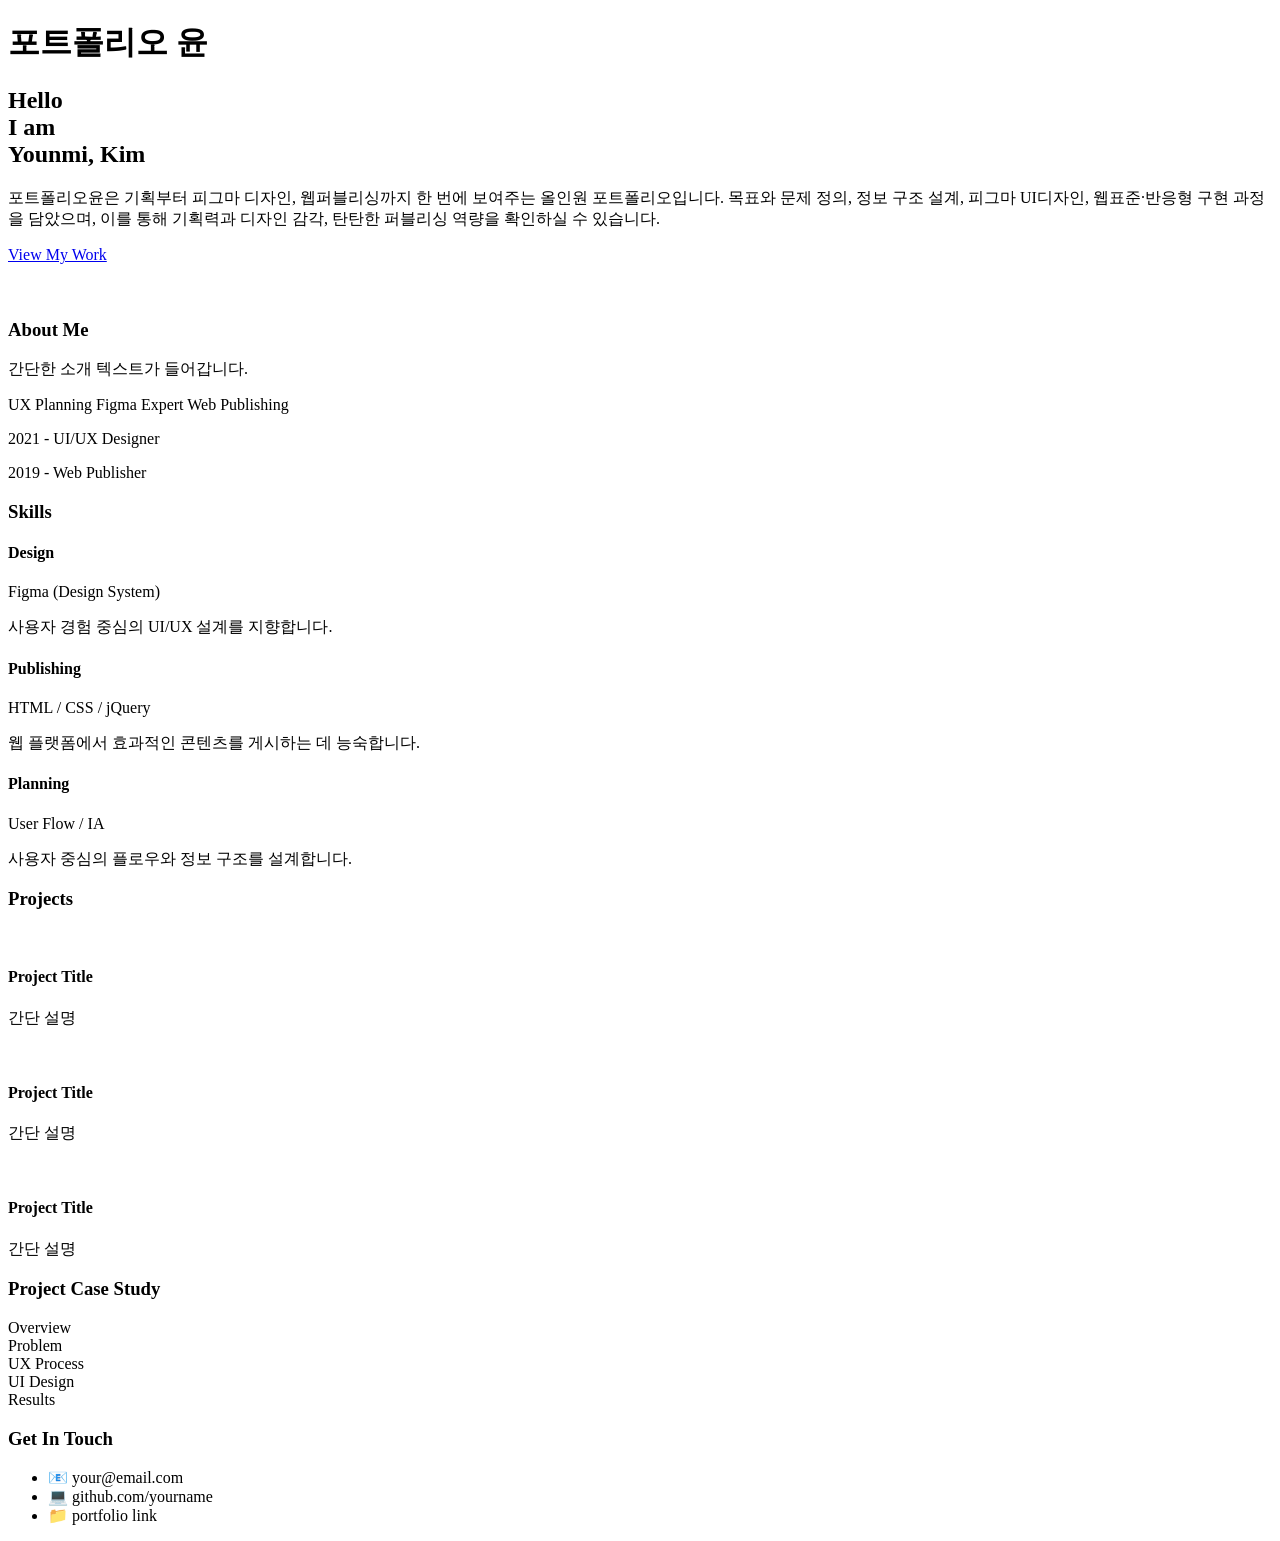
==== index.html @ c0f99fdf "포트폴리오 초기 파일 추가" ====
<!DOCTYPE html>
<html lang="ko">
<head>
  <meta charset="UTF-8">
  <meta name="viewport" content="width=device-width, initial-scale=1.0">
  <title>포트폴리오 윤</title>
  <link rel="stylesheet" href="../26_portfolio/css/style.css">
</head>
<body>

<!-- HEADER -->
<header class="header">
  <div class="container">
    <h1>포트폴리오 윤</h1>
  </div>
</header>

<!-- HERO -->
<section class="hero">
  <div class="container hero-inner">
    <div class="hero-text">
      <h2>Hello<br>I am<br>Younmi, Kim</h2>
      <p class="hero-desc">포트폴리오윤은 기획부터 피그마 디자인, 웹퍼블리싱까지 한 번에 보여주는 올인원 포트폴리오입니다. 목표와 문제 정의, 정보 구조 설계, 피그마 UI디자인, 웹표준·반응형 구현 과정을
담았으며, 이를 통해 기획력과 디자인 감각, 탄탄한 퍼블리싱 역량을 확인하실 수 있습니다.</p>
      <a href="#" class="btn">View My Work</a>
    </div>
    <div class="hero-img">
      <img src="" alt="">
    </div>
  </div>
</section>

<!-- ABOUT -->
<section class="about">
  <div class="container about-inner">
    <div class="profile">
      <img src="" alt="">
    </div>
    <div class="about-text">
      <h3>About Me</h3>
      <p>간단한 소개 텍스트가 들어갑니다.</p>

      <div class="tags">
        <span>UX Planning</span>
        <span>Figma Expert</span>
        <span>Web Publishing</span>
      </div>

      <div class="timeline">
        <p>2021 - UI/UX Designer</p>
        <p>2019 - Web Publisher</p>
      </div>
    </div>
  </div>
</section>

<!-- SKILLS -->
<section class="skills">
  <div class="container">
    <h3>Skills</h3>
    <div class="skill-grid">
      <div class="card">
        <h4>Design</h4>
        <p>Figma (Design System)</p>
        <p>사용자 경험 중심의 UI/UX 설계를 지향합니다.</p>
      </div>
      <div class="card">
        <h4>Publishing</h4>
        <p>HTML / CSS / jQuery</p>
        <p>웹 플랫폼에서 효과적인 콘텐츠를 게시하는 데 능숙합니다.</p>
      </div>
      <div class="card">
        <h4>Planning</h4>
        <p>User Flow / IA</p>
        <p>사용자 중심의 플로우와 정보 구조를 설계합니다.</p>
      </div>
    </div>
  </div>
</section>

<!-- PROJECT -->
<section class="projects">
  <div class="container">
    <h3>Projects</h3>
    <div class="project-grid">
      <div class="project-card">
        <img src="" alt="">
        <h4>Project Title</h4>
        <p>간단 설명</p>
      </div>
      <div class="project-card">
        <img src="" alt="">
        <h4>Project Title</h4>
        <p>간단 설명</p>
      </div>
      <div class="project-card">
        <img src="" alt="">
        <h4>Project Title</h4>
        <p>간단 설명</p>
      </div>
    </div>
  </div>
</section>

<!-- CASE + CONTACT -->
<section class="case-contact">
  <div class="container case-contact-inner">

    <!-- CASE STUDY -->
    <div class="case">
      <h3>Project Case Study</h3>
      <div class="case-grid">
        <div class="case-box">Overview</div>
        <div class="case-box">Problem</div>
        <div class="case-box">UX Process</div>
        <div class="case-box">UI Design</div>
        <div class="case-box">Results</div>
      </div>
    </div>

    <!-- CONTACT -->
    <div class="contact-box">
      <h3>Get In Touch</h3>
      <ul>
        <li>📧 your@email.com</li>
        <li>💻 github.com/yourname</li>
        <li>📁 portfolio link</li>
      </ul>
    </div>

  </div>
</section>

<script src="../26_portfolio/js/script.js"></script>

</body>
</html>
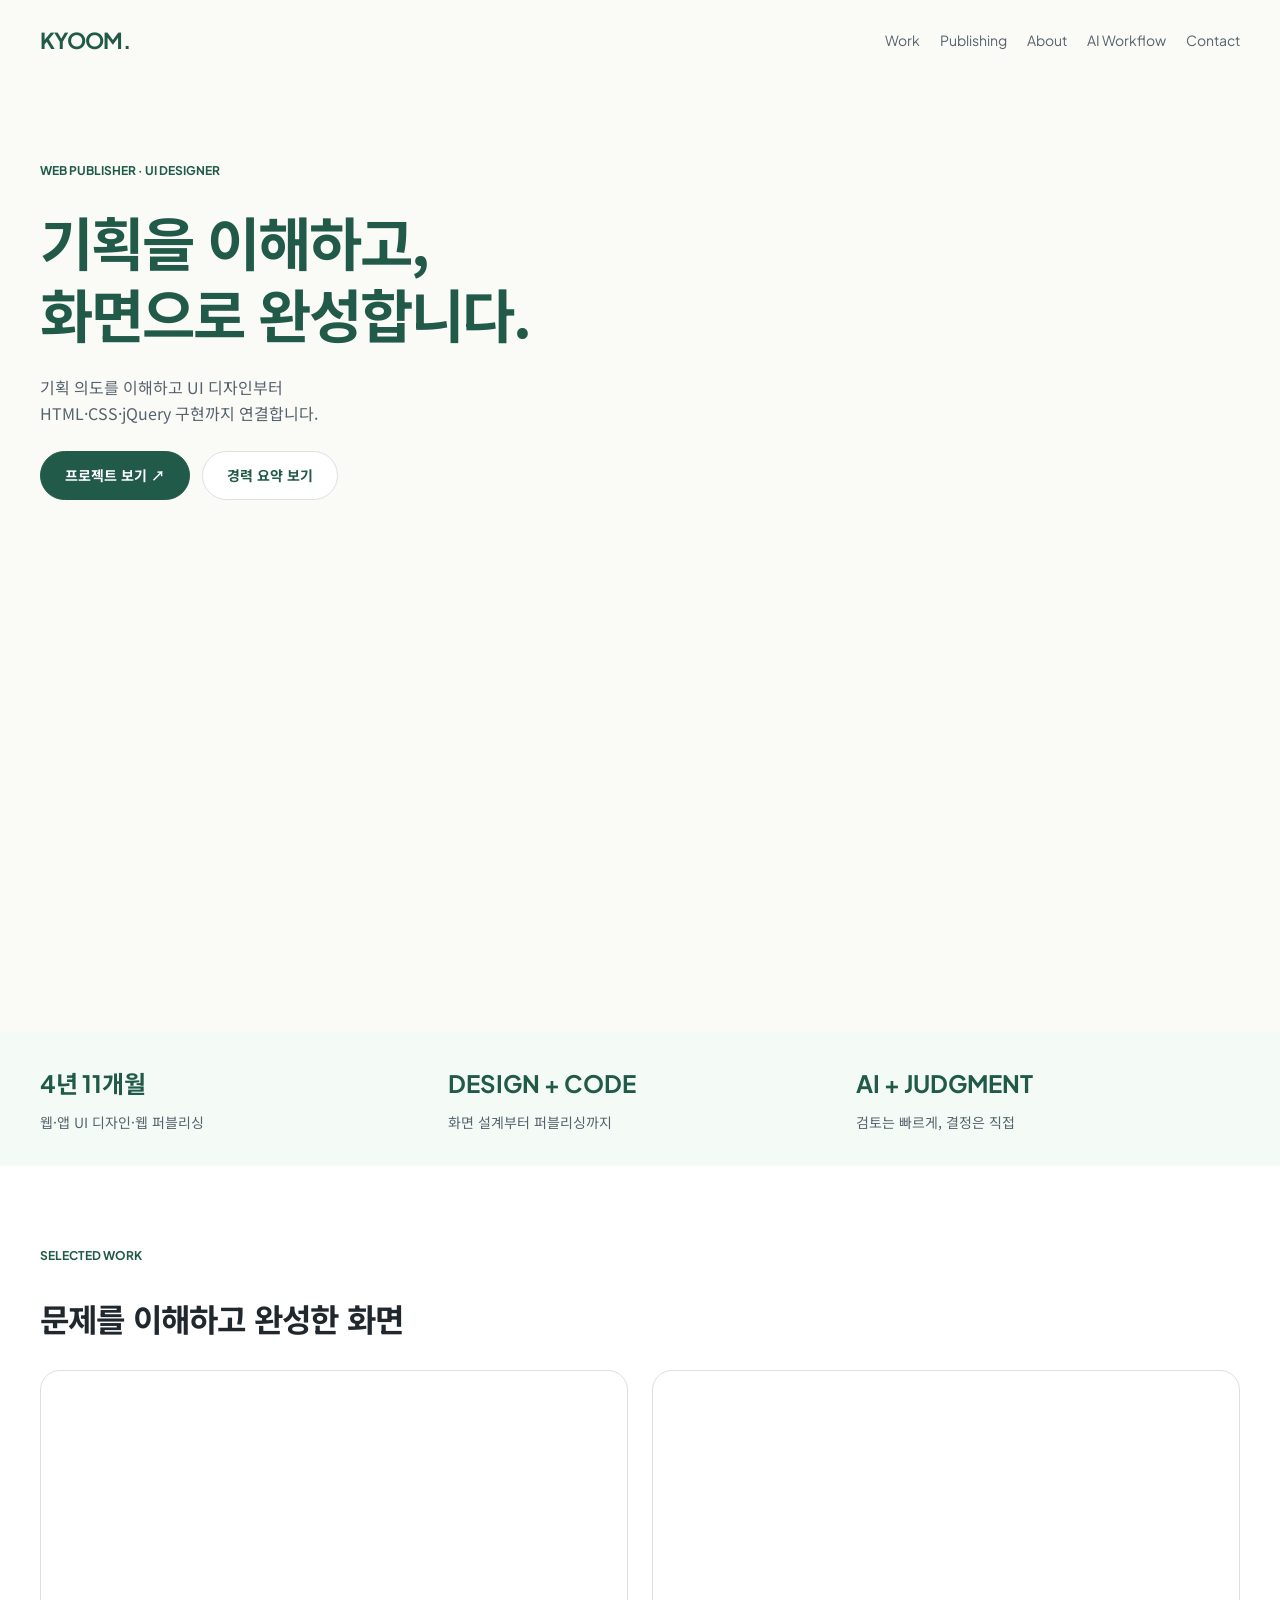
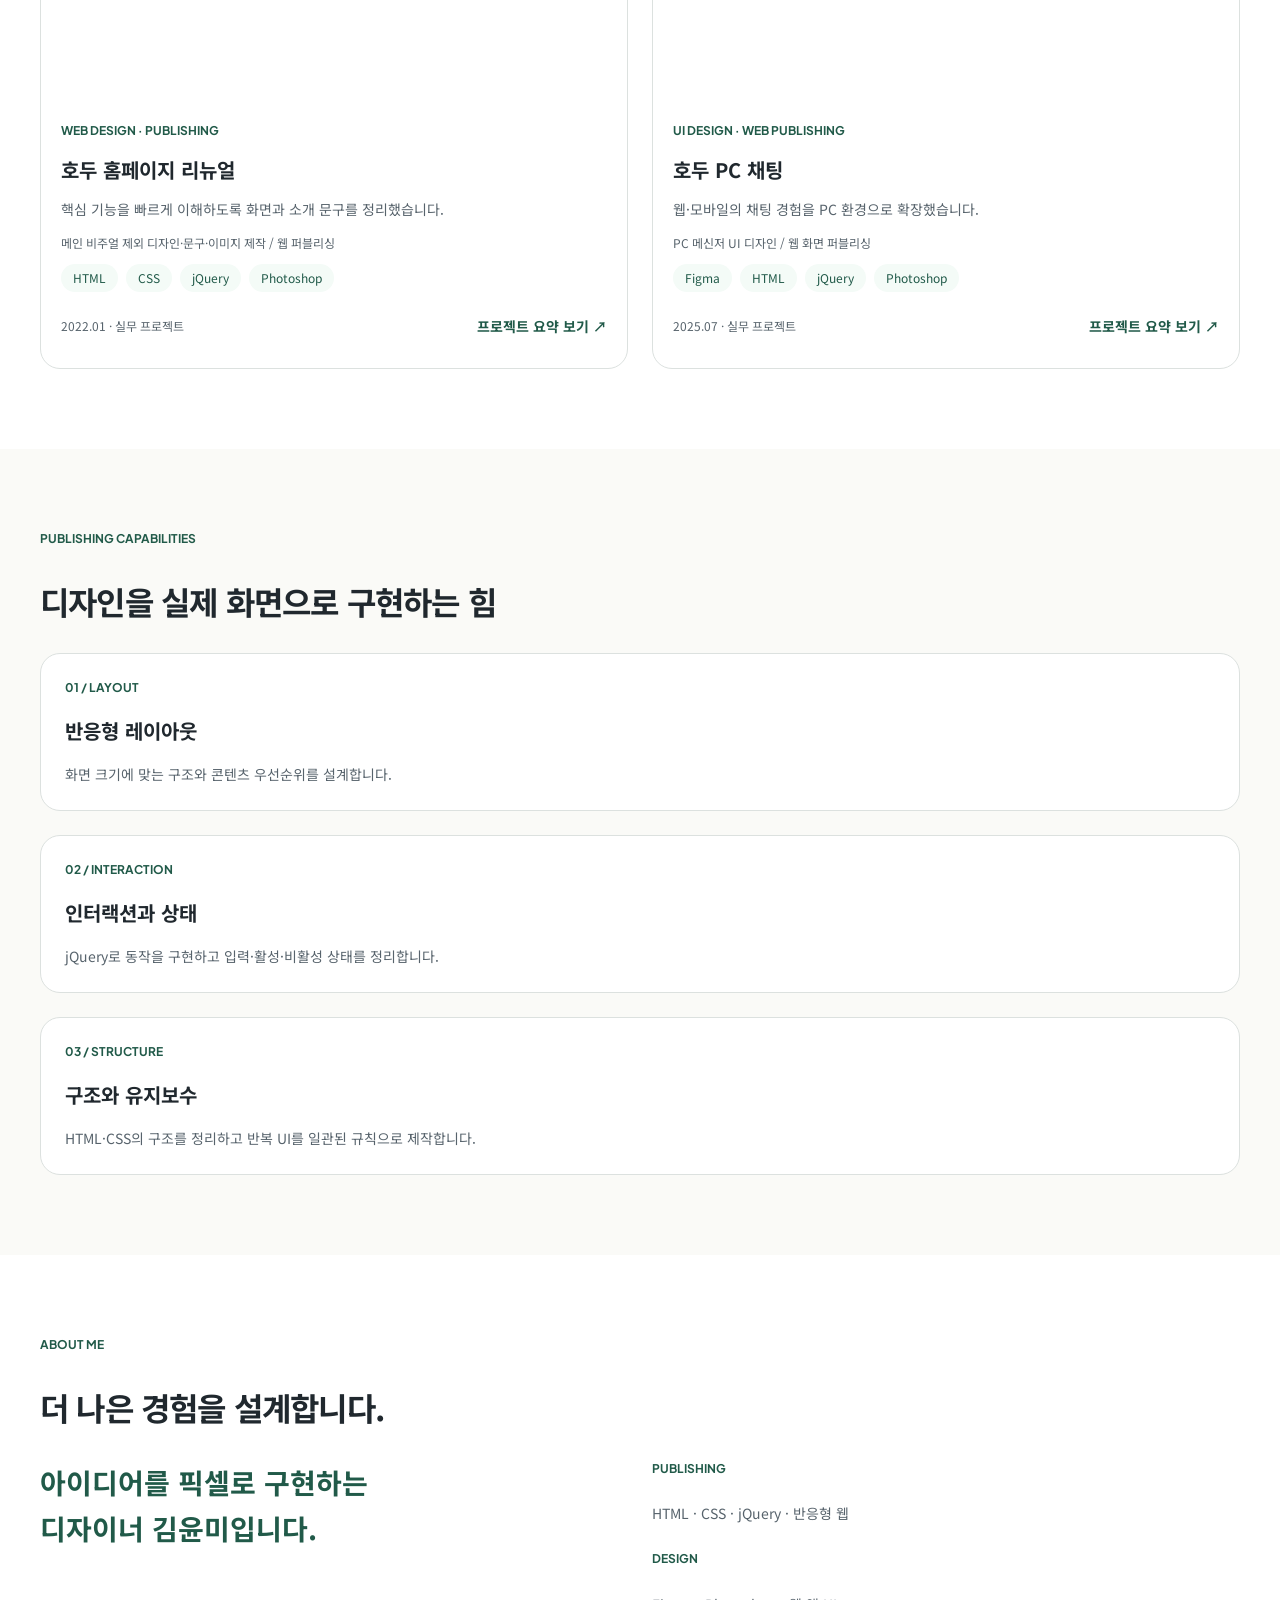
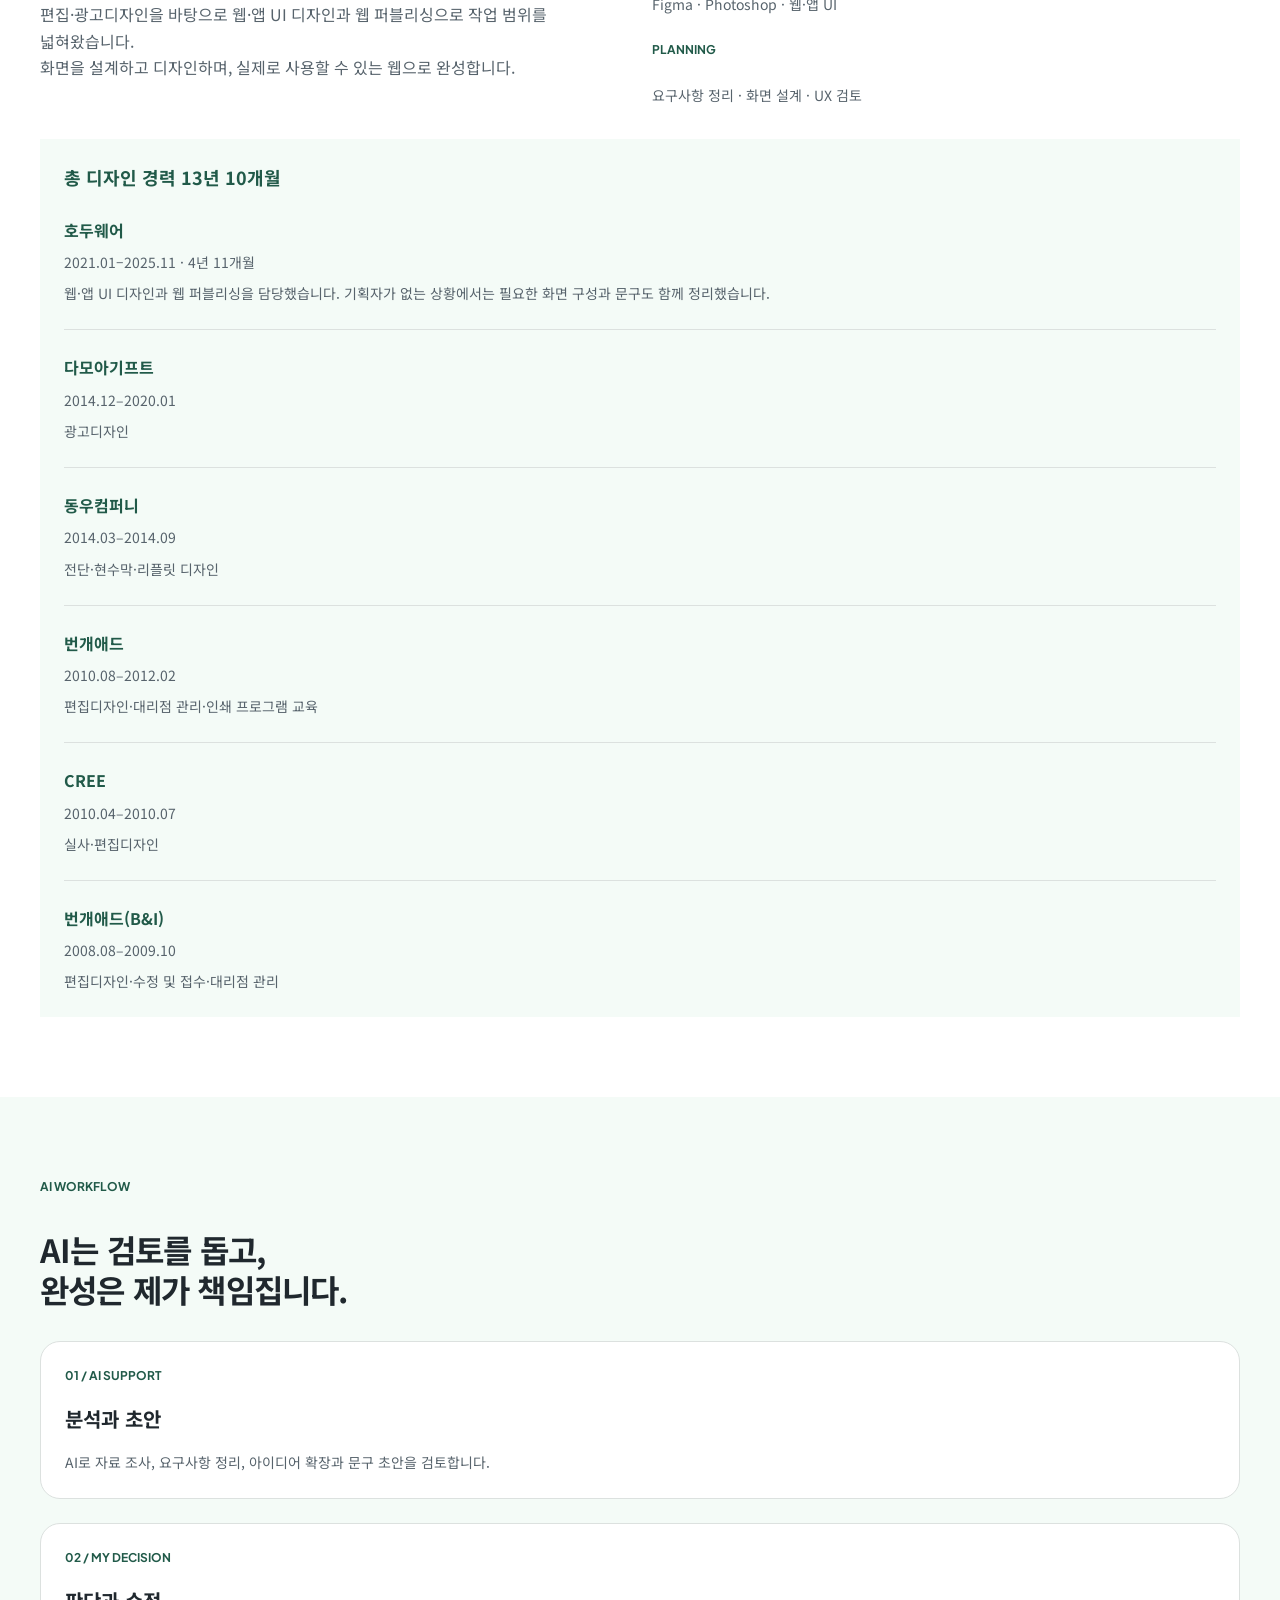
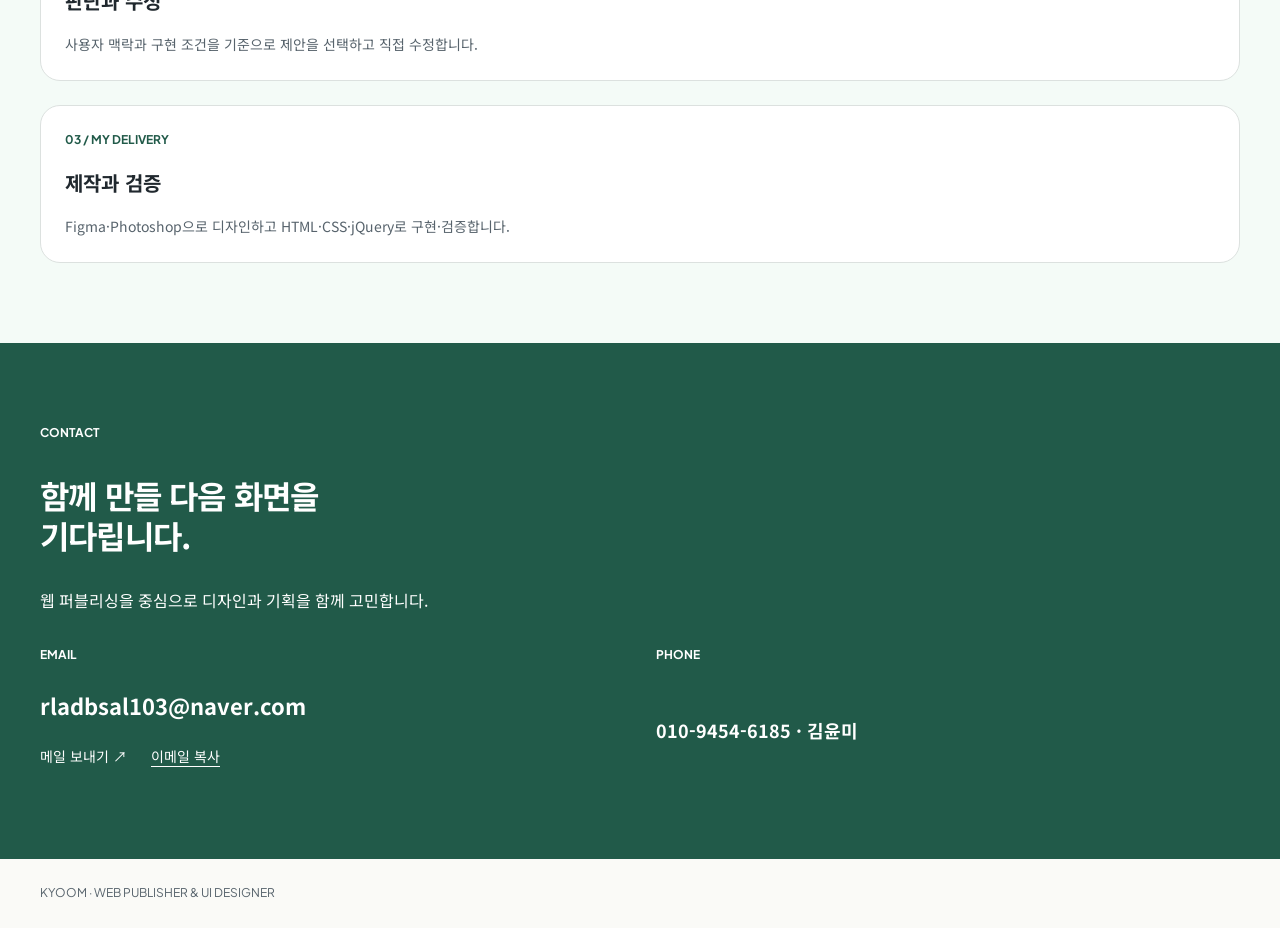
==== commit 182bd231: "포트폴리오 파일 전체 수정" ====
--- a/index.html
+++ b/index.html
@@ -1,137 +1,496 @@
-<!DOCTYPE html>
+<!doctype html>
 <html lang="ko">
-<head>
-  <meta charset="UTF-8">
-  <meta name="viewport" content="width=device-width, initial-scale=1.0">
-  <title>포트폴리오 윤</title>
-  <link rel="stylesheet" href="../26_portfolio/css/style.css">
-</head>
-<body>
-
-<!-- HEADER -->
-<header class="header">
-  <div class="container">
-    <h1>포트폴리오 윤</h1>
-  </div>
-</header>
-
-<!-- HERO -->
-<section class="hero">
-  <div class="container hero-inner">
-    <div class="hero-text">
-      <h2>Hello<br>I am<br>Younmi, Kim</h2>
-      <p class="hero-desc">포트폴리오윤은 기획부터 피그마 디자인, 웹퍼블리싱까지 한 번에 보여주는 올인원 포트폴리오입니다. 목표와 문제 정의, 정보 구조 설계, 피그마 UI디자인, 웹표준·반응형 구현 과정을
-담았으며, 이를 통해 기획력과 디자인 감각, 탄탄한 퍼블리싱 역량을 확인하실 수 있습니다.</p>
-      <a href="#" class="btn">View My Work</a>
-    </div>
-    <div class="hero-img">
-      <img src="" alt="">
-    </div>
-  </div>
-</section>
-
-<!-- ABOUT -->
-<section class="about">
-  <div class="container about-inner">
-    <div class="profile">
-      <img src="" alt="">
-    </div>
-    <div class="about-text">
-      <h3>About Me</h3>
-      <p>간단한 소개 텍스트가 들어갑니다.</p>
-
-      <div class="tags">
-        <span>UX Planning</span>
-        <span>Figma Expert</span>
-        <span>Web Publishing</span>
+  <head>
+    <meta charset="utf-8" />
+    <meta name="viewport" content="width=device-width, initial-scale=1" />
+    <title>KYOOM · 김윤미 | 웹 퍼블리셔 · UI 디자이너</title>
+    <link rel="canonical" href="http://yoom1218.dothome.co.kr/ymportfolio/" />
+    <meta property="og:title" content="KYOOM · 김윤미 | 웹 퍼블리셔 · UI 디자이너" />
+    <meta
+      property="og:description"
+      content="기획 의도를 이해하고 UI 디자인부터 HTML·CSS·jQuery 퍼블리싱까지 연결하는 김윤미의 포트폴리오입니다."
+    />
+    <meta property="og:type" content="website" />
+    <meta property="og:url" content="http://yoom1218.dothome.co.kr/ymportfolio/" />
+    <meta property="og:image" content="http://yoom1218.dothome.co.kr/ymportfolio/assets/hero.webp" />
+
+    <meta
+      name="description"
+      content="기획 의도를 이해하고 UI 디자인부터 HTML·CSS·jQuery 퍼블리싱까지 연결하는 김윤미의 포트폴리오입니다."
+    />
+    <meta name="theme-color" content="#215a49" />
+    <link rel="icon" href="assets/favicon.svg" type="image/svg+xml" />
+    <link rel="preconnect" href="https://fonts.googleapis.com" />
+    <link rel="preconnect" href="https://fonts.gstatic.com" crossorigin />
+    <link rel="stylesheet" href="css/style.css" />
+    <link
+      rel="stylesheet"
+      href="https://fonts.googleapis.com/css2?family=Noto+Sans+KR:wght@400;700&family=Plus+Jakarta+Sans:wght@400;700&display=swap"
+    />
+    <script src="js/vendor/jquery-3.6.0.min.js" defer></script>
+    <script src="js/main.js" defer></script>
+  </head>
+  <body>
+    <a class="skip-link" href="#main">본문 바로가기</a>
+    <!-- 상단 내비게이션 -->
+    <header class="site-header">
+      <div class="container site-header__inner">
+        <a class="site-header__logo" href="#home" aria-label="KYOOM 홈">KYOOM.</a
+        ><button
+          class="site-header__toggle"
+          type="button"
+          aria-expanded="false"
+          aria-controls="primary-nav"
+          aria-label="메뉴 열기"
+          hidden
+        >
+          <span></span><span></span><span></span>
+        </button>
+        <nav class="nav" id="primary-nav" aria-label="주요 메뉴">
+          <ul class="nav__list">
+            <li><a class="nav__link" href="#work">Work</a></li>
+            <li><a class="nav__link" href="#publishing">Publishing</a></li>
+            <li><a class="nav__link" href="#about">About</a></li>
+            <li><a class="nav__link" href="#workflow">AI Workflow</a></li>
+            <li><a class="nav__link" href="#contact">Contact</a></li>
+          </ul>
+        </nav>
       </div>
-
-      <div class="timeline">
-        <p>2021 - UI/UX Designer</p>
-        <p>2019 - Web Publisher</p>
+    </header>
+    <main id="main">
+      <!-- 메인 비주얼 -->
+      <section class="hero section" id="home" aria-labelledby="hero-title">
+        <div class="container hero__grid">
+          <div class="hero__copy">
+            <p class="eyebrow">WEB PUBLISHER · UI DESIGNER</p>
+            <h1 class="hero__title" id="hero-title">
+              기획을 이해하고,<br /><span class="hero__line"
+                >화면으로 <span class="hero__last">완성합니다.</span></span
+              >
+            </h1>
+            <p class="hero__description">
+              기획 의도를 이해하고 UI 디자인부터<br />HTML·CSS·jQuery 구현까지 연결합니다.
+            </p>
+            <div class="actions">
+              <a class="button button--primary" href="#work">프로젝트 보기 ↗</a
+              ><a class="button button--outline" href="#career">경력 요약 보기</a>
+            </div>
+          </div>
+          <img
+            class="hero__image"
+            src="assets/hero.webp"
+            srcset="assets/hero-480.webp 480w, assets/hero-800.webp 800w, assets/hero.webp 1200w"
+            sizes="(min-width: 1440px) 508px, (min-width: 768px) calc(100vw - 80px), calc(100vw - 48px)"
+            alt="KYOOM 웹 퍼블리셔·UI 디자이너 타이포그래피"
+            width="1200"
+            height="800"
+            loading="eager"
+            decoding="async"
+            fetchpriority="high"
+          />
+        </div>
+      </section>
+      <!-- 경력 요약 -->
+      <section class="summary" aria-label="경력과 작업 방식 요약">
+        <dl class="container summary__grid">
+          <div class="summary__item">
+            <dt>4년 11개월</dt>
+            <dd>웹·앱 UI 디자인·웹 퍼블리싱</dd>
+          </div>
+          <div class="summary__item">
+            <dt>DESIGN + CODE</dt>
+            <dd>화면 설계부터 퍼블리싱까지</dd>
+          </div>
+          <div class="summary__item">
+            <dt>AI + JUDGMENT</dt>
+            <dd>검토는 빠르게, 결정은 직접</dd>
+          </div>
+        </dl>
+      </section>
+      <!-- 프로젝트 목록 -->
+      <section class="section section--white" id="work" aria-labelledby="work-title">
+        <div class="container">
+          <header class="section__header">
+            <p class="eyebrow">SELECTED WORK</p>
+            <h2 class="section__title"><span id="work-title">문제를 이해하고 완성한 화면</span></h2>
+          </header>
+          <div class="projects">
+            <article class="project-card reveal">
+              <div class="project-card__media">
+                <img
+                  class="project-card__image"
+                  src="assets/calendar.webp"
+                  srcset="
+                    assets/calendar-480.webp  480w,
+                    assets/calendar-800.webp  800w,
+                    assets/calendar.webp     1400w
+                  "
+                  sizes="(min-width: 1440px) 624px, (min-width: 768px) calc(50vw - 52px), calc(100vw - 48px)"
+                  alt="호두 홈페이지 일정관리 핵심 화면"
+                  width="1400"
+                  height="834"
+                  loading="lazy"
+                  decoding="async"
+                />
+              </div>
+              <div class="project-card__body">
+                <p class="eyebrow">WEB DESIGN · PUBLISHING</p>
+                <h3 class="project-card__title">호두 홈페이지 리뉴얼</h3>
+                <p class="project-card__description">
+                  핵심 기능을 빠르게 이해하도록 화면과 소개 문구를 정리했습니다.
+                </p>
+                <p class="project-card__role">
+                  메인 비주얼 제외 디자인·문구·이미지 제작 / 웹 퍼블리싱
+                </p>
+                <ul class="tags" aria-label="사용 기술">
+                  <li class="tag">HTML</li>
+                  <li class="tag">CSS</li>
+                  <li class="tag">jQuery</li>
+                  <li class="tag">Photoshop</li>
+                </ul>
+                <div class="project-card__footer">
+                  <p>2022.01 · 실무 프로젝트</p>
+                  <a
+                    class="project-card__link"
+                    href="website.html"
+                    data-project="website"
+                    aria-haspopup="dialog"
+                    ><span class="sr-only">호두 홈페이지 리뉴얼 </span>프로젝트 요약 보기 ↗</a
+                  >
+                </div>
+              </div>
+            </article>
+            <article class="project-card reveal">
+              <div class="project-card__media">
+                <img
+                  class="project-card__image"
+                  src="assets/chat-overview.webp"
+                  srcset="
+                    assets/chat-overview-480.webp  480w,
+                    assets/chat-overview-800.webp  800w,
+                    assets/chat-overview.webp     1320w
+                  "
+                  sizes="(min-width: 1440px) 624px, (min-width: 768px) calc(50vw - 52px), calc(100vw - 48px)"
+                  alt="호두 PC 채팅 대표 화면"
+                  width="1320"
+                  height="760"
+                  loading="lazy"
+                  decoding="async"
+                />
+              </div>
+              <div class="project-card__body">
+                <p class="eyebrow">UI DESIGN · WEB PUBLISHING</p>
+                <h3 class="project-card__title">호두 PC 채팅</h3>
+                <p class="project-card__description">
+                  웹·모바일의 채팅 경험을 PC 환경으로 확장했습니다.
+                </p>
+                <p class="project-card__role">PC 메신저 UI 디자인 / 웹 화면 퍼블리싱</p>
+                <ul class="tags" aria-label="사용 기술">
+                  <li class="tag">Figma</li>
+                  <li class="tag">HTML</li>
+                  <li class="tag">jQuery</li>
+                  <li class="tag">Photoshop</li>
+                </ul>
+                <div class="project-card__footer">
+                  <p>2025.07 · 실무 프로젝트</p>
+                  <a
+                    class="project-card__link"
+                    href="chat.html"
+                    data-project="chat"
+                    aria-haspopup="dialog"
+                    ><span class="sr-only">호두 PC 채팅 </span>프로젝트 요약 보기 ↗</a
+                  >
+                </div>
+              </div>
+            </article>
+          </div>
+        </div>
+      </section>
+      <!-- 퍼블리싱 역량 -->
+      <section class="section" id="publishing">
+        <div class="container">
+          <header class="section__header">
+            <p class="eyebrow">PUBLISHING CAPABILITIES</p>
+            <h2 class="section__title">디자인을 실제 화면으로 구현하는 힘</h2>
+          </header>
+          <div class="features">
+            <article class="feature reveal">
+              <p class="eyebrow">01 / LAYOUT</p>
+              <h3 class="feature__title">반응형 레이아웃</h3>
+              <p>화면 크기에 맞는 구조와 콘텐츠 우선순위를 설계합니다.</p>
+            </article>
+            <article class="feature reveal">
+              <p class="eyebrow">02 / INTERACTION</p>
+              <h3 class="feature__title">인터랙션과 상태</h3>
+              <p>jQuery로 동작을 구현하고 입력·활성·비활성 상태를 정리합니다.</p>
+            </article>
+            <article class="feature reveal">
+              <p class="eyebrow">03 / STRUCTURE</p>
+              <h3 class="feature__title">구조와 유지보수</h3>
+              <p>HTML·CSS의 구조를 정리하고 반복 UI를 일관된 규칙으로 제작합니다.</p>
+            </article>
+          </div>
+        </div>
+      </section>
+      <!-- 자기소개 및 경력 -->
+      <section class="section section--white" id="about">
+        <div class="container">
+          <header class="section__header">
+            <p class="eyebrow">ABOUT ME</p>
+            <h2 class="section__title">더 나은 경험을 설계합니다.</h2>
+          </header>
+          <div class="about">
+            <div class="about__intro">
+              <h3>아이디어를 픽셀로 구현하는<br />디자이너 김윤미입니다.</h3>
+              <p class="about__description">
+                <span>
+                  편집·광고디자인을 바탕으로 웹·앱 UI 디자인과
+                  웹 퍼블리싱으로 작업 범위를 넓혀왔습니다.
+                </span>
+                <span>
+                  화면을 설계하고 디자인하며,
+                  실제로 사용할 수 있는 웹으로 완성합니다.
+                </span>
+              </p>
+            </div>
+            <dl class="skills">
+              <div>
+                <dt class="eyebrow">PUBLISHING</dt>
+                <dd>HTML · CSS · jQuery · 반응형 웹</dd>
+              </div>
+              <div>
+                <dt class="eyebrow">DESIGN</dt>
+                <dd>Figma · Photoshop · 웹·앱 UI</dd>
+              </div>
+              <div>
+                <dt class="eyebrow">PLANNING</dt>
+                <dd>요구사항 정리 · 화면 설계 · UX 검토</dd>
+              </div>
+            </dl>
+          </div>
+          <article class="career" id="career" aria-labelledby="career-title">
+            <h3 class="career__title" id="career-title">
+              총 디자인 경력 13년 10개월
+            </h3>
+
+            <div class="career__list">
+              <!-- 회사별 경력 -->
+              <div class="career__item">
+                <h4 class="career__company">호두웨어</h4>
+                <p class="career__period">2021.01–2025.11 · 4년 11개월</p>
+                <p class="career__description">
+                  웹·앱 UI 디자인과 웹 퍼블리싱을 담당했습니다.
+                  기획자가 없는 상황에서는 필요한 화면 구성과 문구도 함께 정리했습니다.
+                </p>
+              </div>
+
+              <div class="career__item">
+                <h4 class="career__company">다모아기프트</h4>
+                <p class="career__period">2014.12–2020.01</p>
+                <p class="career__description">광고디자인</p>
+              </div>
+
+              <div class="career__item">
+                <h4 class="career__company">동우컴퍼니</h4>
+                <p class="career__period">2014.03–2014.09</p>
+                <p class="career__description">전단·현수막·리플릿 디자인</p>
+              </div>
+
+              <div class="career__item">
+                <h4 class="career__company">번개애드</h4>
+                <p class="career__period">2010.08–2012.02</p>
+                <p class="career__description">
+                  편집디자인·대리점 관리·인쇄 프로그램 교육
+                </p>
+              </div>
+
+              <div class="career__item">
+                <h4 class="career__company">CREE</h4>
+                <p class="career__period">2010.04–2010.07</p>
+                <p class="career__description">실사·편집디자인</p>
+              </div>
+
+              <div class="career__item">
+                <h4 class="career__company">번개애드(B&amp;I)</h4>
+                <p class="career__period">2008.08–2009.10</p>
+                <p class="career__description">
+                  편집디자인·수정 및 접수·대리점 관리
+                </p>
+              </div>
+            </div>
+          </article>
+        </div>
+      </section>
+      <!-- AI 활용 과정 -->
+      <section class="section section--mint" id="workflow">
+        <div class="container">
+          <header class="section__header">
+            <p class="eyebrow">AI WORKFLOW</p>
+            <h2 class="section__title">AI는 검토를 돕고,<br />완성은 제가 책임집니다.</h2>
+          </header>
+          <div class="features">
+            <article class="feature reveal">
+              <p class="eyebrow">01 / AI SUPPORT</p>
+              <h3 class="feature__title">분석과 초안</h3>
+              <p>AI로 자료 조사, 요구사항 정리, 아이디어 확장과 문구 초안을 검토합니다.</p>
+            </article>
+            <article class="feature reveal">
+              <p class="eyebrow">02 / MY DECISION</p>
+              <h3 class="feature__title">판단과 수정</h3>
+              <p>사용자 맥락과 구현 조건을 기준으로 제안을 선택하고 직접 수정합니다.</p>
+            </article>
+            <article class="feature reveal">
+              <p class="eyebrow">03 / MY DELIVERY</p>
+              <h3 class="feature__title">제작과 검증</h3>
+              <p>Figma·Photoshop으로 디자인하고 HTML·CSS·jQuery로 구현·검증합니다.</p>
+            </article>
+          </div>
+        </div>
+      </section>
+      <!-- 연락처 -->
+      <section class="section contact" id="contact">
+        <div class="container">
+          <header class="section__header">
+            <p class="eyebrow">CONTACT</p>
+            <h2 class="section__title">함께 만들 다음 화면을<br />기다립니다.</h2>
+          </header>
+          <p class="contact__intro">웹 퍼블리싱을 중심으로 디자인과 기획을 함께 고민합니다.</p>
+          <dl class="contact__grid">
+            <div>
+              <dt class="eyebrow">EMAIL</dt>
+              <dd>
+                <a class="contact__value" href="mailto:rladbsal103@naver.com"
+                  >rladbsal103@naver.com</a
+                >
+                <div class="contact__actions">
+                  <a href="mailto:rladbsal103@naver.com">메일 보내기 ↗</a
+                  ><button type="button" data-copy="rladbsal103@naver.com">이메일 복사</button>
+                </div>
+              </dd>
+            </div>
+            <div>
+              <dt class="eyebrow">PHONE</dt>
+              <dd><a class="contact__phone" href="tel:01094546185">010-9454-6185 · 김윤미</a></dd>
+            </div>
+          </dl>
+        </div>
+      </section>
+    </main>
+    <!-- 프로젝트 요약 모달 -->
+    <dialog class="modal" id="modal-website" aria-labelledby="modal-title-website">
+      <div class="modal__content">
+        <div class="modal__top">
+          <p class="eyebrow">WEB DESIGN · PUBLISHING</p>
+          <button
+            class="modal__close"
+            type="button"
+            aria-label="호두 홈페이지 리뉴얼 요약 닫기"
+            data-close
+          >
+            ×
+          </button>
+        </div>
+        <h2 class="modal__title" id="modal-title-website" tabindex="-1">호두 홈페이지 리뉴얼</h2>
+        <p class="modal__role">메인 비주얼 제외 디자인·문구·이미지 제작 / 웹 퍼블리싱</p>
+        <p class="modal__meta">2022.01 · 실무 프로젝트</p>
+        <img
+          class="modal__image"
+          src="assets/calendar.webp"
+          srcset="
+            assets/calendar-480.webp  480w,
+            assets/calendar-800.webp  800w,
+            assets/calendar.webp     1400w
+          "
+          sizes="(min-width: 880px) 736px, (min-width: 768px) calc(100vw - 144px), calc(100vw - 96px)"
+          alt=""
+          width="1400"
+          height="834"
+          loading="lazy"
+          decoding="async"
+        />
+        <section class="modal__section">
+          <h3>프로젝트 개요</h3>
+          <p>기존 메인 비주얼을 대부분 유지하고, 나머지 영역을 개편했습니다.</p>
+        </section>
+        <section class="modal__section">
+          <h3>문제 정의</h3>
+          <p>복잡한 앱 화면에서 핵심을 골라 기능을 짧고 명확하게 전달해야 했습니다.</p>
+        </section>
+        <section class="modal__section">
+          <h3>해결 과정</h3>
+          <p>핵심 기능이 드러나는 화면을 골라 편집하고, 탭별 소개 문구와 함께 구성했습니다.</p>
+        </section>
+        <section class="modal__section">
+          <h3>디자인 시스템</h3>
+          <p>
+            제목·본문·기능 소개 문구의 위계를 정리하고 반복되는 탭과 버튼을 일관되게 구성했습니다.
+          </p>
+        </section>
+        <section class="modal__section">
+          <h3>퍼블리싱 포인트</h3>
+          <p>HTML·CSS / 기능 소개 탭·슬라이더 / 모바일 메뉴 / 상단 이동</p>
+        </section>
+        <a class="button button--primary modal__cta" href="website.html">프로젝트 자세히 보기 ↗</a>
       </div>
-    </div>
-  </div>
-</section>
-
-<!-- SKILLS -->
-<section class="skills">
-  <div class="container">
-    <h3>Skills</h3>
-    <div class="skill-grid">
-      <div class="card">
-        <h4>Design</h4>
-        <p>Figma (Design System)</p>
-        <p>사용자 경험 중심의 UI/UX 설계를 지향합니다.</p>
+    </dialog>
+    <!-- 프로젝트 요약 모달 -->
+    <dialog class="modal" id="modal-chat" aria-labelledby="modal-title-chat">
+      <div class="modal__content">
+        <div class="modal__top">
+          <p class="eyebrow">UI DESIGN · WEB PUBLISHING</p>
+          <button class="modal__close" type="button" aria-label="호두 PC 채팅 요약 닫기" data-close>
+            ×
+          </button>
+        </div>
+        <h2 class="modal__title" id="modal-title-chat" tabindex="-1">호두 PC 채팅</h2>
+        <p class="modal__role">PC 메신저 UI 디자인 / 웹 화면 퍼블리싱</p>
+        <p class="modal__meta">2025.07 · 실무 프로젝트</p>
+        <img
+          class="modal__image"
+          src="assets/chat-overview.webp"
+          srcset="
+            assets/chat-overview-480.webp  480w,
+            assets/chat-overview-800.webp  800w,
+            assets/chat-overview.webp     1320w
+          "
+          sizes="(min-width: 880px) 736px, (min-width: 768px) calc(100vw - 144px), calc(100vw - 96px)"
+          alt=""
+          width="1320"
+          height="760"
+          loading="lazy"
+          decoding="async"
+        />
+        <section class="modal__section">
+          <h3>프로젝트 개요</h3>
+          <p>
+            PC 메신저 UI를 디자인하고 웹 버전을 퍼블리싱했습니다. 윈도우 앱은 개발자가 구현했습니다.
+          </p>
+        </section>
+        <section class="modal__section">
+          <h3>문제 정의</h3>
+          <p>PC 환경에서 채팅 목록·대화·검색·공유 자료를 확인할 수 있는 화면이 필요했습니다.</p>
+        </section>
+        <section class="modal__section">
+          <h3>해결 과정</h3>
+          <p>채팅 목록과 대화 화면을 구성하고, 검색·파일함 및 스크롤·드래그 상태를 정리했습니다.</p>
+        </section>
+        <section class="modal__section">
+          <h3>디자인 시스템</h3>
+          <p>
+            메시지·시간·보낸 사람을 구분하고, 그룹·1:1 대화에서 반복되는 화면 구조를 통일했습니다.
+          </p>
+        </section>
+        <section class="modal__section">
+          <h3>퍼블리싱 포인트</h3>
+          <p>HTML·CSS·jQuery / 웹 화면 UI 구성 / 탭·검색창·팝업·메시지 입력 UI</p>
+        </section>
+        <a class="button button--primary modal__cta" href="chat.html">프로젝트 자세히 보기 ↗</a>
       </div>
-      <div class="card">
-        <h4>Publishing</h4>
-        <p>HTML / CSS / jQuery</p>
-        <p>웹 플랫폼에서 효과적인 콘텐츠를 게시하는 데 능숙합니다.</p>
-      </div>
-      <div class="card">
-        <h4>Planning</h4>
-        <p>User Flow / IA</p>
-        <p>사용자 중심의 플로우와 정보 구조를 설계합니다.</p>
-      </div>
-    </div>
-  </div>
-</section>
-
-<!-- PROJECT -->
-<section class="projects">
-  <div class="container">
-    <h3>Projects</h3>
-    <div class="project-grid">
-      <div class="project-card">
-        <img src="" alt="">
-        <h4>Project Title</h4>
-        <p>간단 설명</p>
-      </div>
-      <div class="project-card">
-        <img src="" alt="">
-        <h4>Project Title</h4>
-        <p>간단 설명</p>
-      </div>
-      <div class="project-card">
-        <img src="" alt="">
-        <h4>Project Title</h4>
-        <p>간단 설명</p>
-      </div>
-    </div>
-  </div>
-</section>
-
-<!-- CASE + CONTACT -->
-<section class="case-contact">
-  <div class="container case-contact-inner">
-
-    <!-- CASE STUDY -->
-    <div class="case">
-      <h3>Project Case Study</h3>
-      <div class="case-grid">
-        <div class="case-box">Overview</div>
-        <div class="case-box">Problem</div>
-        <div class="case-box">UX Process</div>
-        <div class="case-box">UI Design</div>
-        <div class="case-box">Results</div>
-      </div>
-    </div>
-
-    <!-- CONTACT -->
-    <div class="contact-box">
-      <h3>Get In Touch</h3>
-      <ul>
-        <li>📧 your@email.com</li>
-        <li>💻 github.com/yourname</li>
-        <li>📁 portfolio link</li>
-      </ul>
-    </div>
-
-  </div>
-</section>
-
-<script src="../26_portfolio/js/script.js"></script>
-
-</body>
-</html>+    </dialog>
+    <!-- 푸터 -->
+    <footer class="footer">
+      <div class="container"><p>KYOOM · WEB PUBLISHER &amp; UI DESIGNER</p></div>
+    </footer>
+    <p class="sr-only" id="live-status" role="status" aria-live="polite"></p>
+  </body>
+</html>
--- a/css/style.css
+++ b/css/style.css
@@ -0,0 +1,1024 @@
+/* ==================================================
+   01. 공통 변수
+   색상·글자·간격 수정
+   화면 구간 기준: 모바일 ~767px / 태블릿 768~1439px / 데스크탑 1440px~
+   (미디어쿼리는 변수를 쓸 수 없어 px로 직접 작성합니다.
+    모바일 기준 767px은 js/main.js의 matchMedia와 같은 값이어야 합니다.)
+   ================================================== */
+:root {
+  /* 색상 */
+  --color-bg: #fafaf7;
+  --color-surface: #fff;
+  --color-ink: #20282e;
+  --color-muted: #57636c;
+  --color-primary: #215a49;
+  --color-primary-hover: #174737;
+  --color-mint: #f4fbf7;
+  --color-border: #dce1df;
+  --color-on-primary: #fff; /* 초록 배경 위 글자색 */
+  --color-focus: #447b64;
+  --color-focus-on-dark: #a4dbc3; /* 초록 배경(Contact) 위 포커스 */
+  --color-selection-bg: #a4dbc3;
+  --color-selection-ink: #142a21;
+  --color-card-hover-border: #9bb9aa;
+  --color-header-bg: rgba(250, 250, 247, 0.97);
+  --color-backdrop: rgba(15, 26, 20, 0.52);
+
+  /* 글꼴·글자 크기 */
+  --font-body: "Noto Sans KR", "Apple SD Gothic Neo", "Malgun Gothic", sans-serif;
+  --font-display: "Plus Jakarta Sans", var(--font-body);
+  --font-weight-bold: 700;
+  --line-height-body: 1.65;
+  --line-height-heading: 1.25;
+  --text-xs: 0.75rem;
+  --text-sm: 0.875rem;
+  --text-base: 1rem;
+  --text-lg: 1.125rem;
+  --text-xl: 1.25rem;
+  --text-2xl: 1.5rem;
+  --text-3xl: 1.75rem;
+  --text-4xl: 2rem;
+  --text-5xl: 2.5rem;
+  --text-6xl: 2.75rem;
+  --text-7xl: 3rem;
+  --text-hero-tablet: 3.625rem;
+  --text-hero-desktop: 4.5rem;
+  --text-hero-compact: 2.375rem;
+  --text-logo: 1.375rem;
+  --text-case-heading: 1.875rem;
+  --text-contact: var(--text-lg); /* Contact 이메일 */
+  --text-modal-title: var(--text-3xl);
+  --text-case-title: var(--text-4xl);
+
+  /* 간격: 숫자는 4px 기준 단계(기본 글자 크기에서의 환산) */
+  --space-1: 0.25rem;
+  --space-2: 0.5rem;
+  --space-3: 0.75rem;
+  --space-4: 1rem;
+  --space-5: 1.25rem;
+  --space-6: 1.5rem;
+  --space-8: 2rem;
+  --space-10: 2.5rem;
+  --space-12: 3rem;
+  --space-16: 4rem;
+  --space-20: 5rem;
+  --space-24: 6rem;
+  --contact-item-gap: 1.125rem;
+
+  /* 모서리·그림자 */
+  --radius-sm: 0.25rem;
+  --radius-md: 0.5rem;
+  --radius-lg: 1rem;
+  --radius-card: 1.25rem;
+  --radius-xl: 1.5rem;
+  --radius-pill: 999px;
+  --border-width: 1px;
+  --focus-width: 3px;
+  --shadow-card-hover: 0 0.75rem 2rem #193d2910;
+  --shadow-modal: 0 1.25rem 4.375rem #0b221733;
+
+  /* 크기: 화면 구간별 변경은 파일 하단 미디어쿼리에서 처리 */
+  --layout-max-width: 1440px;
+  --modal-max-width: 50rem;
+  --touch-target: 2.75rem;
+  --button-height: 3rem;
+  --page-gutter: var(--space-6);
+  --section-space: var(--space-16);
+  --text-hero: var(--text-6xl);
+  --text-section: var(--text-3xl);
+  --text-body: var(--text-base);
+  --header-height: var(--space-20);
+  --hero-image-height: 21.25rem;
+  --hero-tablet-max-height: 26.25rem;
+  --menu-bar-gap: 0.3125rem;
+  --menu-bar-width: 1.375rem;
+  --menu-bar-thickness: 2px;
+  --menu-bar-offset: 0.4375rem;
+  --focus-offset: 0.3125rem;
+  --underline-offset-nav: 0.375rem;
+  --lift-button: -0.125rem; /* 버튼 hover 이동 */
+  --lift-card: -0.25rem; /* 카드 hover 이동 */
+  --zoom-card-image: 1.025; /* 카드 이미지 hover 확대 */
+
+  /* 모션·겹침 순서 */
+  --ease: cubic-bezier(0.22, 1, 0.36, 1);
+  --duration: 240ms;
+  --duration-image: 500ms;
+  --duration-reveal: 600ms;
+  --reveal-offset: var(--space-5);
+  --z-header: 20;
+  --z-skip-link: 100;
+}
+
+/* 기본 설정 및 키보드 접근성 */
+*,
+*::before,
+*::after {
+  box-sizing: border-box;
+}
+html {
+  font-size: 100%;
+  scroll-padding-top: calc(var(--header-height) + var(--space-4));
+  -webkit-text-size-adjust: 100%;
+}
+body {
+  margin: 0;
+  background: var(--color-bg);
+  color: var(--color-ink);
+  font-family: var(--font-body);
+  font-size: var(--text-body);
+  line-height: var(--line-height-body);
+  word-break: keep-all;
+  overflow-wrap: anywhere;
+}
+h1,
+h2,
+h3,
+p,
+dl,
+dd,
+figure {
+  margin: 0;
+}
+h1,
+h2,
+h3 {
+  font-weight: var(--font-weight-bold);
+}
+ul {
+  margin: 0;
+  padding: 0;
+  list-style: none;
+}
+img {
+  display: block;
+  max-width: 100%;
+  height: auto;
+}
+a {
+  color: inherit;
+  text-decoration: none;
+}
+button {
+  font: inherit;
+  color: inherit;
+  cursor: pointer;
+}
+button,
+a {
+  -webkit-tap-highlight-color: transparent;
+}
+button {
+  border: 0;
+}
+a:focus-visible,
+button:focus-visible,
+[tabindex]:focus-visible {
+  outline: var(--focus-width) solid var(--color-focus);
+  outline-offset: var(--focus-offset);
+  border-radius: var(--radius-sm);
+}
+::selection {
+  background: var(--color-selection-bg);
+  color: var(--color-selection-ink);
+}
+[hidden] {
+  display: none !important;
+}
+section[id],
+article[id] {
+  scroll-margin-top: calc(var(--header-height) + var(--space-6));
+}
+.sr-only {
+  position: absolute;
+  width: 1px;
+  height: 1px;
+  overflow: hidden;
+  clip-path: inset(50%);
+  white-space: nowrap;
+}
+.skip-link {
+  position: fixed;
+  top: var(--space-2);
+  left: var(--space-2);
+  z-index: var(--z-skip-link);
+  padding: var(--space-3) var(--space-5);
+  background: var(--color-primary);
+  color: var(--color-on-primary);
+  transform: translateY(-160%);
+}
+.skip-link:focus {
+  transform: none;
+}
+/* 공통 레이아웃·글자·버튼 */
+.container {
+  width: 100%;
+  max-width: var(--layout-max-width);
+  margin-inline: auto;
+  padding-inline: var(--page-gutter);
+}
+.section {
+  padding-block: var(--section-space);
+}
+.section--white {
+  background: var(--color-surface);
+}
+.section--mint {
+  background: var(--color-mint);
+}
+.section__header {
+  display: grid;
+  gap: var(--space-8);
+  margin-bottom: var(--space-8);
+}
+.section__title {
+  font-size: var(--text-section);
+  line-height: var(--line-height-heading);
+  letter-spacing: -0.025em;
+}
+.eyebrow {
+  font-family: var(--font-display);
+  font-size: var(--text-xs);
+  font-weight: var(--font-weight-bold);
+  color: var(--color-primary);
+  line-height: var(--line-height-body);
+}
+.actions {
+  display: flex;
+  flex-wrap: wrap;
+  gap: var(--space-3);
+}
+.button {
+  display: inline-flex;
+  align-items: center;
+  justify-content: center;
+  min-height: var(--button-height);
+  padding: var(--space-3) var(--space-6);
+  border: var(--border-width) solid transparent;
+  border-radius: var(--radius-pill);
+  font-size: var(--text-sm);
+  font-weight: var(--font-weight-bold);
+  line-height: var(--line-height-body);
+  transition:
+    background-color var(--duration),
+    border-color var(--duration),
+    transform var(--duration);
+}
+.button--primary {
+  color: var(--color-on-primary);
+  background: var(--color-primary);
+  border-color: var(--color-primary);
+}
+.button--outline {
+  background: var(--color-surface);
+  color: var(--color-primary);
+  border-color: var(--color-border);
+}
+.text-link {
+  display: inline-flex;
+  align-items: center;
+  min-height: var(--touch-target);
+  font-size: var(--text-base);
+  font-weight: var(--font-weight-bold);
+  color: var(--color-primary);
+  text-decoration: underline;
+  text-underline-offset: var(--space-1);
+}
+/* 상단 내비게이션 */
+.site-header {
+  position: sticky;
+  top: 0;
+  z-index: var(--z-header);
+  background: var(--color-header-bg);
+  border-bottom: var(--border-width) solid transparent;
+  transition: border-color var(--duration);
+}
+.site-header--scrolled {
+  border-color: var(--color-border);
+}
+.site-header__inner {
+  display: flex;
+  align-items: center;
+  justify-content: space-between;
+  flex-wrap: wrap;
+  min-height: var(--header-height);
+  gap: var(--space-5);
+}
+.site-header__logo {
+  font-family: var(--font-display);
+  color: var(--color-primary);
+  font-weight: var(--font-weight-bold);
+  font-size: var(--text-logo);
+  letter-spacing: -0.04em;
+  min-height: var(--touch-target);
+  display: flex;
+  align-items: center;
+}
+.site-header__toggle {
+  width: var(--touch-target);
+  height: var(--touch-target);
+  display: flex;
+  flex-direction: column;
+  align-items: center;
+  justify-content: center;
+  gap: var(--menu-bar-gap);
+  background: transparent;
+  border-radius: var(--radius-md);
+}
+.site-header__toggle span {
+  width: var(--menu-bar-width);
+  height: var(--menu-bar-thickness);
+  background: var(--color-primary);
+  transition:
+    transform var(--duration),
+    opacity var(--duration);
+}
+.site-header__toggle[aria-expanded="true"] span:first-child {
+  transform: translateY(var(--menu-bar-offset)) rotate(45deg);
+}
+.site-header__toggle[aria-expanded="true"] span:nth-child(2) {
+  opacity: 0;
+}
+.site-header__toggle[aria-expanded="true"] span:last-child {
+  transform: translateY(calc(-1 * var(--menu-bar-offset))) rotate(-45deg);
+}
+.nav {
+  width: 100%;
+}
+.nav__list {
+  display: flex;
+  flex-wrap: wrap;
+  gap: var(--space-2) var(--space-5);
+}
+.nav__link {
+  display: flex;
+  align-items: center;
+  min-height: var(--touch-target);
+  font: var(--text-sm) var(--font-display);
+  color: var(--color-muted);
+  text-underline-offset: var(--underline-offset-nav);
+}
+.nav__link[aria-current="location"] {
+  color: var(--color-primary);
+  font-weight: var(--font-weight-bold);
+  text-decoration: underline;
+}
+.site-header--enhanced .nav {
+  position: fixed;
+  inset: var(--header-height) 0 0;
+  background: var(--color-bg);
+  padding: var(--space-8) var(--space-6);
+  overflow-y: auto;
+}
+.site-header--enhanced .nav__list {
+  display: grid;
+  gap: var(--space-6);
+}
+.site-header--enhanced .nav__link {
+  font-size: var(--text-3xl);
+  font-weight: var(--font-weight-bold);
+  color: var(--color-primary);
+}
+.is-menu-open {
+  overflow: hidden;
+}
+/* 메인 비주얼 및 경력 요약 */
+.hero__grid {
+  display: grid;
+  gap: var(--space-8);
+  align-items: center;
+}
+.hero__copy {
+  display: grid;
+  gap: var(--space-6);
+  min-width: 0;
+}
+.hero__title {
+  font-size: var(--text-hero);
+  line-height: var(--line-height-heading);
+  color: var(--color-primary);
+  letter-spacing: -0.035em;
+}
+.hero__last {
+  display: block;
+}
+.hero__description {
+  color: var(--color-muted);
+}
+.hero__image {
+  width: 100%;
+  aspect-ratio: 342/228;
+  object-fit: contain;
+}
+.summary {
+  background: var(--color-mint);
+  padding-block: var(--space-8);
+}
+.summary__grid {
+  display: grid;
+  gap: var(--space-6);
+}
+.summary__item {
+  display: grid;
+  gap: var(--space-2);
+}
+.summary dt {
+  font: var(--font-weight-bold) var(--text-xl)/var(--line-height-body) var(--font-display);
+  color: var(--color-primary);
+}
+.summary dd {
+  font-size: var(--text-sm);
+  color: var(--color-muted);
+}
+/* 프로젝트 카드 */
+.projects {
+  display: grid;
+  gap: var(--space-6);
+}
+.project-card {
+  position: relative;
+  min-width: 0;
+  overflow: hidden;
+  border: var(--border-width) solid var(--color-border);
+  border-radius: var(--radius-card);
+  background: var(--color-surface);
+  transition:
+    transform var(--duration) var(--ease),
+    box-shadow var(--duration),
+    border-color var(--duration);
+}
+.project-card__media {
+  aspect-ratio: 16/9;
+  overflow: hidden;
+}
+.project-card__image {
+  width: 100%;
+  height: 100%;
+  object-fit: contain;
+  transition: transform var(--duration-image) var(--ease);
+}
+.project-card__body {
+  display: grid;
+  gap: var(--space-3);
+  padding: var(--space-5);
+}
+.project-card__title {
+  font-size: var(--text-xl);
+  line-height: var(--line-height-body);
+}
+.project-card__description {
+  font-size: var(--text-sm);
+  color: var(--color-muted);
+}
+.project-card__role {
+  font-size: var(--text-xs);
+  color: var(--color-muted);
+}
+.tags {
+  display: flex;
+  flex-wrap: wrap;
+  gap: var(--space-2);
+}
+.tag {
+  padding: var(--space-1) var(--space-3);
+  background: var(--color-mint);
+  border-radius: var(--radius-pill);
+  font-size: var(--text-xs);
+  color: var(--color-primary);
+}
+.project-card__footer {
+  display: flex;
+  justify-content: space-between;
+  gap: var(--space-4);
+  align-items: center;
+}
+.project-card__footer p {
+  font-size: var(--text-xs);
+  color: var(--color-muted);
+}
+.project-card__link {
+  min-height: var(--touch-target);
+  display: flex;
+  align-items: center;
+  font-size: var(--text-sm);
+  font-weight: var(--font-weight-bold);
+  color: var(--color-primary);
+  white-space: nowrap;
+}
+.project-card__link::after {
+  content: "";
+  position: absolute;
+  inset: 0;
+}
+.project-card:focus-within {
+  outline: var(--focus-width) solid var(--color-primary);
+  outline-offset: var(--space-1);
+}
+/* 역량·자기소개 */
+.features {
+  display: grid;
+  gap: var(--space-6);
+}
+.feature {
+  display: grid;
+  gap: var(--space-4);
+  padding: var(--space-6);
+  background: var(--color-surface);
+  border: var(--border-width) solid var(--color-border);
+  border-radius: var(--radius-card);
+}
+.feature__title {
+  font-size: var(--text-xl);
+}
+.feature > p:last-child {
+  font-size: var(--text-sm);
+  color: var(--color-muted);
+}
+.about {
+  display: grid;
+  gap: var(--space-6);
+}
+.about__intro {
+  display: grid;
+  gap: var(--space-6);
+}
+.about__intro h3 {
+  color: var(--color-primary);
+  font-size: var(--text-2xl);
+}
+.about__intro p {
+  color: var(--color-muted);
+}
+.about__description > span {
+  display: block;
+}
+/* 경력: 전체 제목과 회사별 이력 */
+.career {
+  display: grid;
+  gap: var(--space-6);
+  margin-top: var(--space-8);
+  padding: var(--space-6);
+  background: var(--color-mint);
+}
+
+.career__title {
+  color: var(--color-primary);
+  font-size: var(--text-lg);
+}
+
+.career__list {
+  display: grid;
+  gap: var(--space-6);
+}
+
+.career__item {
+  display: grid;
+  gap: var(--space-2);
+}
+
+/* 두 번째 회사부터 구분선 표시 */
+.career__item + .career__item {
+  padding-top: var(--space-6);
+  border-top: var(--border-width) solid var(--color-border);
+}
+
+.career__company {
+  margin: 0;
+  color: var(--color-primary);
+  font-size: var(--text-base);
+  font-weight: var(--font-weight-bold);
+}
+
+.career__period,
+.career__description {
+  color: var(--color-muted);
+  font-size: var(--text-sm);
+}
+
+.skills {
+  display: grid;
+  gap: var(--space-6);
+}
+.skills > div {
+  display: grid;
+  gap: var(--space-6);
+}
+.skills dd {
+  font-size: var(--text-sm);
+  color: var(--color-muted);
+}
+.career {
+  margin-top: var(--space-8);
+  padding: var(--space-6);
+  background: var(--color-mint);
+  display: grid;
+  gap: var(--space-6);
+}
+.career h3 {
+  color: var(--color-primary);
+  font-size: var(--text-lg);
+}
+.career p {
+  font-size: var(--text-sm);
+  color: var(--color-muted);
+}
+/* 연락처 */
+.contact {
+  background: var(--color-primary);
+  color: var(--color-on-primary);
+}
+.contact .eyebrow {
+  color: var(--color-on-primary);
+}
+.contact__intro {
+  margin-bottom: var(--space-8);
+}
+.contact__grid {
+  display: grid;
+  gap: var(--space-8);
+}
+.contact__grid > div {
+  display: grid;
+  gap: var(--contact-item-gap);
+}
+.contact__value {
+  font-size: var(--text-contact);
+  font-weight: var(--font-weight-bold);
+  display: inline-flex;
+  align-items: center;
+  min-height: var(--touch-target);
+}
+.contact__phone {
+  font-size: var(--text-lg);
+  font-weight: var(--font-weight-bold);
+  display: inline-flex;
+  align-items: center;
+  min-height: var(--touch-target);
+}
+.contact__actions {
+  display: flex;
+  flex-wrap: wrap;
+  gap: var(--space-2) var(--space-6);
+  margin-top: var(--space-2);
+  font-size: var(--text-sm);
+}
+.contact__actions a,
+.contact__actions button {
+  min-height: var(--touch-target);
+  display: inline-flex;
+  align-items: center;
+}
+.contact__actions button {
+  padding: 0;
+  background: transparent;
+  text-decoration: underline;
+  text-underline-offset: var(--space-1);
+}
+.contact :focus-visible {
+  outline-color: var(--color-focus-on-dark);
+}
+.footer {
+  padding-block: var(--space-6);
+  font-family: var(--font-display);
+  font-size: var(--text-xs);
+  color: var(--color-muted);
+}
+/* 프로젝트 요약 모달 */
+.modal {
+  width: calc(100% - var(--space-12));
+  max-width: var(--modal-max-width);
+  max-height: calc(100dvh - var(--space-12));
+  padding: 0;
+  margin: auto;
+  border: 0;
+  border-radius: var(--radius-lg);
+  background: var(--color-surface);
+  color: var(--color-ink);
+  overscroll-behavior: contain;
+  overflow: auto;
+  box-shadow: var(--shadow-modal);
+}
+.modal::backdrop {
+  background: var(--color-backdrop);
+}
+.modal__content {
+  display: grid;
+  gap: var(--space-6);
+  padding: var(--space-6);
+}
+.modal__top {
+  display: flex;
+  gap: var(--space-6);
+  align-items: center;
+  justify-content: space-between;
+}
+.modal__close {
+  flex: none;
+  display: grid;
+  place-items: center;
+  width: var(--touch-target);
+  height: var(--touch-target);
+  border-radius: 50%;
+  background: transparent;
+  font-size: var(--text-3xl);
+  line-height: 1;
+}
+.modal__title {
+  font-size: var(--text-modal-title);
+  line-height: var(--line-height-heading);
+}
+.modal__role,
+.modal__meta {
+  font-size: var(--text-sm);
+  color: var(--color-muted);
+}
+.modal__image {
+  width: 100%;
+  aspect-ratio: 16/9;
+  object-fit: contain;
+}
+.modal__section {
+  display: grid;
+  gap: var(--space-2);
+}
+.modal__section h3 {
+  font-size: var(--text-base);
+  color: var(--color-primary);
+}
+.modal__section p {
+  font-size: var(--text-sm);
+  color: var(--color-muted);
+}
+.modal__cta {
+  justify-self: start;
+}
+.is-modal-open {
+  overflow: hidden;
+  scrollbar-gutter: stable;
+}
+/* 프로젝트 상세 페이지 */
+.case {
+  padding-top: var(--space-16);
+  padding-bottom: var(--space-20);
+}
+.case__article {
+  display: grid;
+  gap: var(--space-12);
+  margin-top: var(--space-12);
+}
+.case__intro {
+  display: grid;
+  gap: var(--space-6);
+}
+.case__title {
+  font-size: var(--text-case-title);
+  line-height: var(--line-height-heading);
+  color: var(--color-primary);
+}
+.case__subtitle {
+  font-size: var(--text-xl);
+}
+.case__meta {
+  font-size: var(--text-sm);
+  color: var(--color-muted);
+}
+.case__intro > p:last-child,
+.case__section > p {
+  color: var(--color-muted);
+}
+.case__section {
+  display: grid;
+  gap: var(--space-6);
+}
+.case__section h2 {
+  font-size: var(--text-2xl);
+  line-height: var(--line-height-body);
+  color: var(--color-primary);
+}
+.case__screens {
+  display: grid;
+  gap: var(--space-8);
+}
+.case__figure {
+  display: grid;
+  gap: var(--space-6);
+  align-content: start;
+}
+.case__figure figcaption {
+  font-size: var(--text-base);
+  font-weight: var(--font-weight-bold);
+  color: var(--color-primary);
+}
+.case__figure img {
+  width: 100%;
+}
+.case__wide {
+  width: 100%;
+}
+.case__state {
+  display: grid;
+  gap: var(--space-6);
+}
+.case__state > img {
+  width: 100%;
+}
+.case__notes {
+  display: grid;
+  gap: var(--space-6);
+  align-content: start;
+}
+.case__notes > div {
+  display: grid;
+  gap: var(--space-6);
+}
+.case__notes h3 {
+  font-size: var(--text-lg);
+}
+.case__notes p {
+  font-size: var(--text-sm);
+  color: var(--color-muted);
+}
+.case__back {
+  margin-top: var(--space-12);
+}
+/* 상세 페이지 하단 링크 */
+.case__links {
+  display: flex;
+  flex-wrap: wrap;
+  align-items: center;
+  gap: var(--space-3) var(--space-6);
+}
+
+/* 스크롤 등장 효과 */
+.reveal {
+  opacity: 1;
+  transform: none;
+}
+.reveal--pending {
+  opacity: 0;
+  transform: translateY(var(--reveal-offset));
+}
+.reveal--ready {
+  transition:
+    opacity var(--duration-reveal) var(--ease),
+    transform var(--duration-reveal) var(--ease);
+}
+@media (hover: hover) {
+  .button:hover {
+    transform: translateY(var(--lift-button));
+  }
+  .button--primary:hover {
+    background: var(--color-primary-hover);
+    border-color: var(--color-primary-hover);
+  }
+  .button--outline:hover {
+    background: var(--color-mint);
+    border-color: var(--color-primary);
+  }
+  .project-card:hover {
+    transform: translateY(var(--lift-card));
+    border-color: var(--color-card-hover-border);
+    box-shadow: var(--shadow-card-hover);
+  }
+  .project-card:hover .project-card__image {
+    transform: scale(var(--zoom-card-image));
+  }
+  .nav__link:hover,
+  .text-link:hover {
+    text-decoration: underline;
+  }
+  .modal__close:hover {
+    background: var(--color-mint);
+  }
+}
+/* 모바일: 767px 이하 */
+@media (max-width: 767px) {
+  .case__links {
+    flex-direction: column;
+    align-items: flex-start;
+    gap: var(--space-2);
+  }
+}
+
+/* 태블릿: 768~1439px */
+@media (min-width: 768px) {
+  :root {
+    --page-gutter: var(--space-10);
+    --section-space: var(--space-20);
+    --text-hero: var(--text-hero-tablet);
+    --text-section: var(--text-4xl);
+    --text-contact: 1.375rem;
+    --text-modal-title: var(--text-4xl);
+    --text-case-title: var(--text-5xl);
+  }
+  .site-header__inner {
+    flex-wrap: nowrap;
+  }
+  .nav {
+    width: auto;
+  }
+  .nav__list {
+    flex-wrap: nowrap;
+    gap: var(--space-5);
+  }
+  .hero__last {
+    display: inline;
+  }
+  .hero__image {
+    aspect-ratio: 754/420;
+    max-height: var(--hero-tablet-max-height);
+  }
+  .summary__grid {
+    grid-template-columns: repeat(3, minmax(0, 1fr));
+  }
+  .summary dt {
+    font-size: var(--text-2xl);
+  }
+  .projects {
+    grid-template-columns: repeat(2, minmax(0, 1fr));
+  }
+  .about,
+  .contact__grid {
+    grid-template-columns: repeat(2, minmax(0, 1fr));
+  }
+  .about__intro h3 {
+    font-size: var(--text-3xl);
+  }
+  .modal {
+    width: calc(100% - var(--space-20));
+    max-height: calc(100dvh - var(--space-20));
+    border-radius: var(--radius-xl);
+  }
+  .modal__content {
+    padding: var(--space-8);
+  }
+  .case__subtitle {
+    font-size: var(--text-2xl);
+  }
+  .case__section h2 {
+    font-size: var(--text-case-heading);
+  }
+  .case__screens,
+  .case__state {
+    grid-template-columns: repeat(2, minmax(0, 1fr));
+  }
+}
+/* 데스크탑: 1440px 이상 */
+@media (min-width: 1440px) {
+  :root {
+    --page-gutter: var(--space-20);
+    --section-space: var(--space-24);
+    --text-hero: var(--text-hero-desktop);
+    --text-body: var(--text-lg);
+    --text-case-title: var(--text-7xl);
+  }
+  .nav__list {
+    gap: var(--space-8);
+  }
+  .hero__grid {
+    grid-template-columns: minmax(0, 740fr) minmax(0, 508fr);
+  }
+  .hero__image {
+    height: var(--hero-image-height);
+    aspect-ratio: 508/340;
+  }
+  .features {
+    grid-template-columns: repeat(3, minmax(0, 1fr));
+  }
+  .project-card__body {
+    padding: var(--space-6);
+  }
+  .project-card__title {
+    font-size: var(--text-2xl);
+  }
+}
+@media (max-width: 359px) {
+  .hero__title {
+    font-size: var(--text-hero-compact);
+  }
+  .project-card__footer {
+    align-items: flex-start;
+    flex-direction: column;
+    gap: 0;
+  }
+  .modal__cta {
+    width: 100%;
+    padding-inline: var(--space-4);
+  }
+}
+/* 모션 감소 설정 */
+@media (prefers-reduced-motion: reduce) {
+  html {
+    scroll-behavior: auto !important;
+  }
+  *,
+  *::before,
+  *::after {
+    animation: none !important;
+    transition: none !important;
+  }
+  .reveal--pending {
+    opacity: 1;
+    transform: none;
+  }
+}
